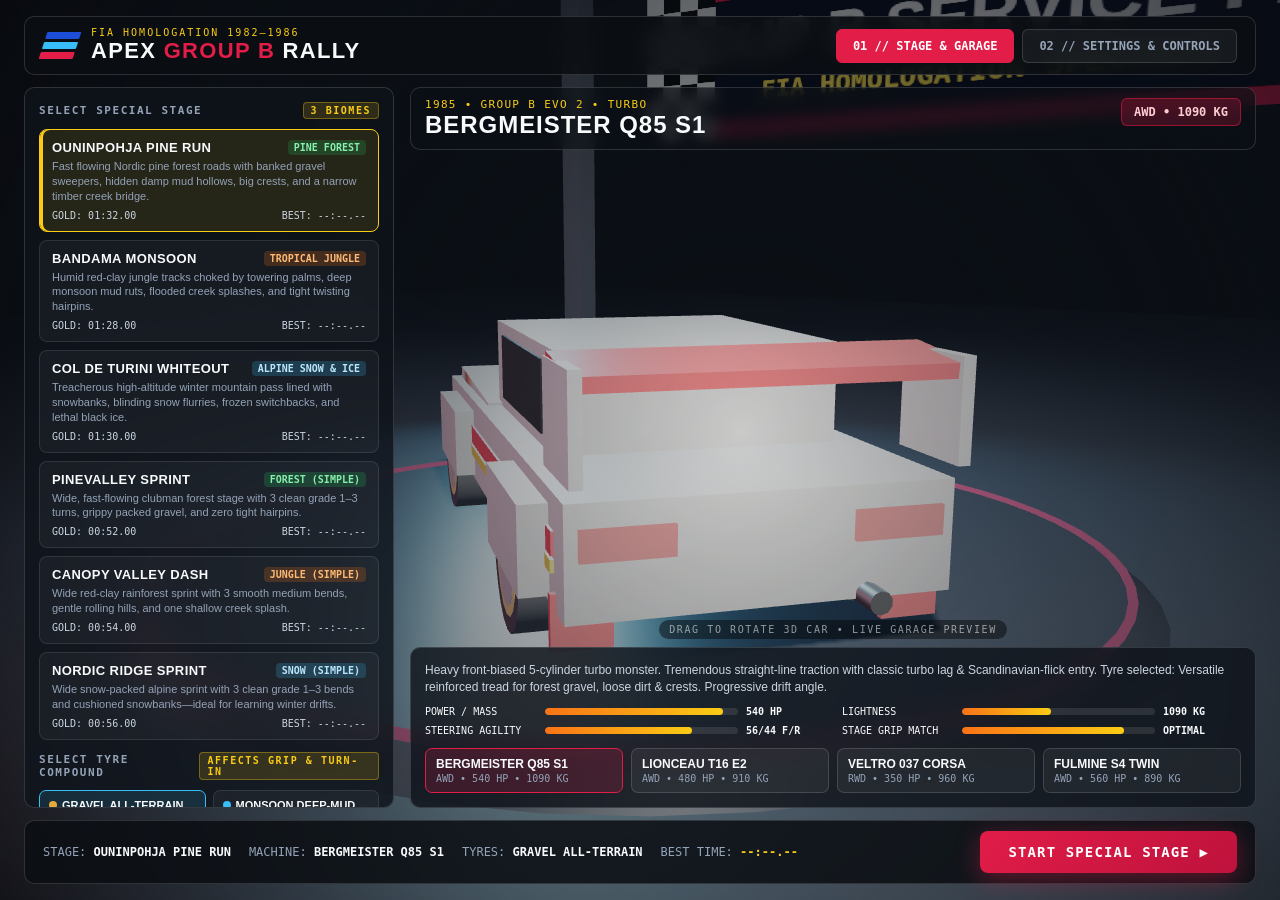
==== index.html @ 0e1badfd "Initial commit: APEX Group B WRC Rally 3D" ====
<!DOCTYPE html>
<html lang="en">
<head>
  <meta charset="UTF-8" />
  <meta name="viewport" content="width=device-width, initial-scale=1.0, maximum-scale=1.0, user-scalable=no, viewport-fit=cover" />
  <title>APEX GROUP B // 1986 WRC Rally Simulator</title>
  <link rel="stylesheet" href="styles.css" />
</head>
<body>
  <!-- Fullscreen 3D WebGL Canvas (Garage Showcase in Menu, Cockpit POV in Stage) -->
  <canvas id="game-canvas"></canvas>

  <!-- ==================== MAIN MENU OVERLAY ==================== -->
  <div id="main-menu" class="menu-overlay">
    <header class="menu-topbar">
      <div class="brand-lockup">
        <div class="rally-stripes">
          <span class="s1"></span><span class="s2"></span><span class="s3"></span>
        </div>
        <div>
          <div class="brand-kicker">FIA HOMOLOGATION 1982–1986</div>
          <h1 class="brand-title">APEX <span class="accent">GROUP B</span> RALLY</h1>
        </div>
      </div>

      <nav class="menu-tabs">
        <button class="tab-btn active" data-tab="stage-tab">01 // STAGE &amp; GARAGE</button>
        <button class="tab-btn" data-tab="settings-tab">02 // SETTINGS &amp; CONTROLS</button>
      </nav>
    </header>

    <main class="menu-body">
      <!-- TAB 1: STAGE, CAR & TYRE SELECTION -->
      <section id="stage-tab" class="tab-panel active">
        <div class="menu-columns">
          <!-- Left Column: Stage Select -->
          <div class="panel-card">
            <div class="panel-heading">
              <span>SELECT SPECIAL STAGE</span>
              <span class="badge-tag">3 BIOMES</span>
            </div>
            <div id="track-list" class="track-list"></div>

            <div class="panel-heading mt-16">
              <span>SELECT TYRE COMPOUND</span>
              <span id="tyre-rec-badge" class="badge-tag">AFFECTS GRIP &amp; TURN-IN</span>
            </div>
            <div id="tyre-list" class="tyre-grid"></div>
          </div>

          <!-- Center Space lets 3D Turntable Car shine, with Bottom Car Selector Bar -->
          <div class="showcase-column">
            <div class="showcase-header">
              <div>
                <div id="car-era-label" class="car-era">1985 • GROUP B EVO 2</div>
                <h2 id="car-name-label" class="car-name">BERGMEISTER Q85 S1</h2>
              </div>
              <div id="car-drivetrain-badge" class="drivetrain-pill">AWD • 1090 KG</div>
            </div>

            <div class="showcase-spacer">
              <div class="turntable-hint">DRAG TO ROTATE 3D CAR • LIVE GARAGE PREVIEW</div>
            </div>

            <div class="panel-card car-specs-card">
              <p id="car-summary" class="car-summary"></p>
              <div class="spec-grid">
                <div class="spec-row">
                  <span>POWER / MASS</span>
                  <div class="bar-track"><div id="stat-power" class="bar-fill"></div></div>
                  <strong id="spec-power-val">540 HP</strong>
                </div>
                <div class="spec-row">
                  <span>LIGHTNESS</span>
                  <div class="bar-track"><div id="stat-weight" class="bar-fill"></div></div>
                  <strong id="spec-weight-val">1090 KG</strong>
                </div>
                <div class="spec-row">
                  <span>STEERING AGILITY</span>
                  <div class="bar-track"><div id="stat-handling" class="bar-fill"></div></div>
                  <strong id="spec-bias-val">56/44 F/R</strong>
                </div>
                <div class="spec-row">
                  <span>STAGE GRIP MATCH</span>
                  <div class="bar-track"><div id="stat-grip" class="bar-fill"></div></div>
                  <strong id="spec-grip-val">OPTIMAL</strong>
                </div>
              </div>

              <div id="car-list" class="car-selector-strip"></div>
            </div>
          </div>
        </div>

        <footer class="menu-launch-bar">
          <div class="selected-summary">
            <div><span class="muted">STAGE:</span> <strong id="summary-track">OUNINPOHJA PINE RUN</strong></div>
            <div><span class="muted">MACHINE:</span> <strong id="summary-car">BERGMEISTER Q85 S1</strong></div>
            <div><span class="muted">TYRES:</span> <strong id="summary-tyre">GRAVEL ALL-TERRAIN</strong></div>
            <div><span class="muted">BEST TIME:</span> <strong id="summary-best" class="gold-text">--:--.--</strong></div>
          </div>
          <button id="btn-start-stage" class="btn-launch">START SPECIAL STAGE ▶</button>
        </footer>
      </section>

      <!-- TAB 2: SETTINGS & CONTROLS -->
      <section id="settings-tab" class="tab-panel">
        <div class="settings-grid">
          <div class="panel-card">
            <div class="panel-heading"><span>DRIVING PHYSICS &amp; ASSISTS</span></div>

            <div class="setting-item">
              <label for="set-control-mode">CONTROLS INPUT MODE</label>
              <select id="set-control-mode">
                <option value="auto" selected>AUTO DETECT (PC / PHONE)</option>
                <option value="pc">PC CONTROLS (KEYBOARD)</option>
                <option value="phone">PHONE CONTROLS (ON-SCREEN TOUCH)</option>
              </select>
            </div>

            <div class="setting-item">
              <label for="set-assists">DRIVING ASSISTS</label>
              <select id="set-assists">
                <option value="off">OFF — PURE GROUP B SIM</option>
                <option value="low" selected>LOW — CLUBMAN RALLY (RECOMMENDED)</option>
                <option value="medium">MEDIUM — COUNTERSTEER ASSIST</option>
                <option value="arcade">ARCADE — EASY FOR EVERYONE (MAX ASSIST)</option>
              </select>
            </div>

            <div class="setting-item">
              <label for="set-trans">GEARBOX TRANSMISSION</label>
              <select id="set-trans">
                <option value="auto" selected>AUTOMATIC</option>
                <option value="manual">MANUAL SEQUENTIAL (Q / E)</option>
              </select>
            </div>

            <div class="setting-item">
              <label for="set-steer-sens">STEERING SENSITIVITY (<span id="val-steer-sens">1.00</span>x)</label>
              <input id="set-steer-sens" type="range" min="0.6" max="1.6" step="0.05" value="1.0" />
            </div>

            <div class="setting-item">
              <label for="set-fov">COCKPIT CAMERA FOV (<span id="val-fov">68</span>°)</label>
              <input id="set-fov" type="range" min="56" max="86" step="1" value="68" />
            </div>

            <div class="setting-item">
              <label for="set-units">SPEEDOMETER UNITS</label>
              <select id="set-units">
                <option value="kmh" selected>KM/H (METRIC WRC)</option>
                <option value="mph">MPH (IMPERIAL)</option>
              </select>
            </div>
          </div>

          <div class="panel-card">
            <div class="panel-heading"><span>GRAPHICS &amp; AUDIO</span></div>

            <div class="setting-item">
              <label for="set-quality">3D GRAPHICS QUALITY</label>
              <select id="set-quality">
                <option value="high" selected>HIGH — FULL FOREST &amp; SHADOWS</option>
                <option value="medium">MEDIUM — BALANCED 60 FPS</option>
                <option value="low">LOW — MAXIMUM PERFORMANCE</option>
              </select>
            </div>

            <div class="setting-item">
              <label for="set-master-vol">MASTER VOLUME (<span id="val-master-vol">75</span>%)</label>
              <input id="set-master-vol" type="range" min="0" max="1" step="0.05" value="0.75" />
            </div>

            <div class="setting-item">
              <label for="set-engine-vol">ENGINE &amp; TURBO FLUTTER (<span id="val-engine-vol">80</span>%)</label>
              <input id="set-engine-vol" type="range" min="0" max="1" step="0.05" value="0.80" />
            </div>

            <div class="setting-item">
              <label for="set-sfx-vol">SURFACE &amp; RADIO SFX (<span id="val-sfx-vol">85</span>%)</label>
              <input id="set-sfx-vol" type="range" min="0" max="1" step="0.05" value="0.85" />
            </div>

            <div class="setting-item checkbox-row">
              <label for="set-voice">CO-PILOT SPOKEN PACE NOTES (VOICE)</label>
              <input id="set-voice" type="checkbox" checked />
            </div>
          </div>

          <div class="panel-card">
            <div class="panel-heading"><span>COCKPIT CONTROLS</span></div>
            <div class="controls-list">
              <div><kbd>W</kbd> / <kbd>↑</kbd><span>THROTTLE</span></div>
              <div><kbd>S</kbd> / <kbd>↓</kbd><span>BRAKE / REVERSE</span></div>
              <div><kbd>A</kbd> <kbd>D</kbd> / <kbd>←</kbd> <kbd>→</kbd><span>STEERING &amp; COUNTERSTEER</span></div>
              <div><kbd>SPACE</kbd><span>HANDBRAKE (HAIRPIN SLIDE)</span></div>
              <div><kbd>E</kbd> / <kbd>Q</kbd><span>SHIFT UP / DOWN (MANUAL)</span></div>
              <div><kbd>V</kbd><span>TOGGLE WINDSHIELD WIPERS</span></div>
              <div><kbd>L</kbd><span>RALLY LIGHT POD BEAM</span></div>
              <div><kbd>C</kbd><span>GLANCE CO-PILOT &amp; MAP SCREEN</span></div>
              <div><kbd>R</kbd><span>RECOVER CAR TO ROAD</span></div>
              <div><kbd>ESC</kbd><span>PAUSE / MENU</span></div>
            </div>
          </div>
        </div>
      </section>
    </main>
  </div>

  <!-- ==================== IN-RACE MINIMAL RALLY OVERLAY ==================== -->
  <!-- Note: Track Map & Gauges live physically INSIDE the 3D Car Cockpit! -->
  <div id="race-overlay" class="race-overlay hidden">
    <!-- Top-Center: Visual Radio Commands from Co-Pilot -->
    <div id="radio-panel" class="radio-panel urgency-info">
      <div class="radio-header">
        <div class="radio-mic-dot"></div>
        <span>CO-PILOT RADIO // INTERCOM CH.1</span>
        <div class="radio-wave">
          <span></span><span></span><span></span><span></span>
        </div>
      </div>

      <div class="radio-main">
        <div id="radio-turn-icon" class="radio-turn-icon">
          <!-- Crisp dynamic SVG turn arrow injected by JS -->
        </div>
        <div class="radio-call-text">
          <div class="radio-top-line">
            <span id="radio-grade-badge" class="grade-badge">GO</span>
            <span id="radio-call-title" class="call-title">FLAT STRAIGHT</span>
          </div>
          <div class="radio-sub-line">
            <span id="radio-extra-note" class="extra-note">PREPARE FOR LAUNCH</span>
            <span id="radio-road-status" class="road-status status-ok">PACKED GRAVEL</span>
          </div>
        </div>
      </div>

      <div id="radio-next-row" class="radio-next-row">
        <span class="next-label">NEXT:</span>
        <span id="radio-next-text">—</span>
      </div>
    </div>

    <!-- Top-Right: Stage Timer, Target Pace & Sector Splits -->
    <div class="timer-panel">
      <div class="timer-stage-name" id="hud-stage-name">OUNINPOHJA PINE RUN</div>
      <div class="timer-clock" id="hud-timer">00:00.00</div>
      <div class="timer-meta">
        <span>GOLD <strong id="hud-gold-target">01:32.00</strong></span>
        <span>BEST <strong id="hud-best-time">--:--.--</strong></span>
      </div>
      <div id="sector-toast" class="sector-toast hidden"></div>
    </div>

    <!-- Center Start Countdown Lights / Banner -->
    <div id="countdown-banner" class="countdown-banner hidden">
      <div class="countdown-lights">
        <span class="cd-light" id="cd-l1"></span>
        <span class="cd-light" id="cd-l2"></span>
        <span class="cd-light" id="cd-l3"></span>
      </div>
      <div id="countdown-text" class="countdown-text">3</div>
    </div>

    <!-- Bottom Subtle Key Hints (PC Mode) -->
    <div id="pc-controls-strip" class="controls-strip">
      <span><kbd>WASD</kbd> DRIVE</span>
      <span><kbd>SPACE</kbd> HANDBRAKE</span>
      <span><kbd>C</kbd> GLANCE CO-PILOT</span>
      <span><kbd>V</kbd> WIPERS</span>
      <span><kbd>L</kbd> LIGHTS</span>
      <span><kbd>R</kbd> RECOVER</span>
      <span><kbd>ESC</kbd> PAUSE</span>
    </div>

    <!-- Phone / Touch Controls Overlay (Shown automatically on Phone or when Phone Controls selected) -->
    <div id="touch-action-pills" class="touch-action-pills hidden">
      <button id="t-btn-glance" class="t-pill-btn" title="Glance Co-Pilot &amp; Map">👁</button>
      <button id="t-btn-wipers" class="t-pill-btn" title="Wipers">💧</button>
      <button id="t-btn-lights" class="t-pill-btn active" title="Lights">💡</button>
      <button id="t-btn-recover" class="t-pill-btn" title="Recover">↺</button>
      <button id="t-btn-pause" class="t-pill-btn" title="Pause">❚❚</button>
    </div>

    <div id="touch-controls-layer" class="touch-controls-layer hidden">
      <div class="t-steer-zone">
        <button id="t-pad-left" class="t-touch-btn t-steer-pad">◀</button>
        <button id="t-pad-right" class="t-touch-btn t-steer-pad">▶</button>
      </div>
      <div class="t-pedals-zone">
        <div class="t-aux-row">
          <button id="t-pad-shift-down" class="t-touch-btn t-shift-pad hidden">−</button>
          <button id="t-pad-shift-up" class="t-touch-btn t-shift-pad hidden">+</button>
          <button id="t-pad-hb" class="t-touch-btn t-hb-pad">HANDBRAKE</button>
        </div>
        <div class="t-main-pedals">
          <button id="t-pad-brake" class="t-touch-btn t-brake-pad">BRAKE<br/>REV</button>
          <button id="t-pad-gas" class="t-touch-btn t-gas-pad">GAS</button>
        </div>
      </div>
    </div>
  </div>

  <!-- ==================== PAUSE MODAL ==================== -->
  <div id="pause-modal" class="modal-backdrop hidden">
    <div class="modal-card">
      <div class="rally-stripes small">
        <span class="s1"></span><span class="s2"></span><span class="s3"></span>
      </div>
      <h2>STAGE PAUSED</h2>
      <p id="pause-stage-info" class="muted">OUNINPOHJA PINE RUN</p>
      <div class="modal-actions">
        <button id="btn-resume" class="btn-launch">RESUME STAGE</button>
        <button id="btn-restart" class="btn-secondary">RESTART STAGE</button>
        <button id="btn-quit-menu" class="btn-secondary">RETURN TO SERVICE PARK</button>
      </div>
    </div>
  </div>

  <!-- ==================== STAGE FINISH RESULTS MODAL ==================== -->
  <div id="finish-modal" class="modal-backdrop hidden">
    <div class="modal-card finish-card">
      <div class="rally-stripes small">
        <span class="s1"></span><span class="s2"></span><span class="s3"></span>
      </div>
      <div id="finish-medal-badge" class="finish-medal gold">GOLD STAGE TIME</div>
      <h2 id="finish-stage-title">STAGE COMPLETE</h2>
      <div class="finish-time-big" id="finish-total-time">01:31.42</div>
      <div id="finish-pb-banner" class="pb-banner hidden">★ NEW PERSONAL STAGE RECORD! ★</div>

      <div class="finish-stats-grid">
        <div><span>SECTOR 1</span><strong id="fin-s1">--:--.--</strong></div>
        <div><span>SECTOR 2</span><strong id="fin-s2">--:--.--</strong></div>
        <div><span>TOP SPEED</span><strong id="fin-top-spd">172 KM/H</strong></div>
        <div><span>MAX DRIFT</span><strong id="fin-drift">42°</strong></div>
        <div><span>TYRE HEALTH</span><strong id="fin-tyre">94%</strong></div>
        <div><span>OFF-TRACKS</span><strong id="fin-off">0</strong></div>
      </div>

      <div class="modal-actions horizontal">
        <button id="btn-finish-retry" class="btn-secondary">RETRY STAGE</button>
        <button id="btn-finish-next" class="btn-launch">NEXT STAGE ▶</button>
        <button id="btn-finish-menu" class="btn-secondary">MAIN MENU</button>
      </div>
    </div>
  </div>

  <!-- Scripts loaded in dependency order (works cleanly on both http:// and file://) -->
  <script src="vendor/three.min.js"></script>
  <script src="src/data.js"></script>
  <script src="src/textures.js"></script>
  <script src="src/audio.js"></script>
  <script src="src/tracks.js"></script>
  <script src="src/carVisuals.js"></script>
  <script src="src/physics.js"></script>
  <script src="src/main.js"></script>
</body>
</html>
---- styles.css ----
:root {
  --bg-dark: rgba(11, 14, 19, 0.86);
  --bg-card: rgba(15, 20, 28, 0.82);
  --border: rgba(255, 255, 255, 0.14);
  --text: #f8fafc;
  --muted: #94a3b8;
  --accent-red: #e11d48;
  --accent-gold: #facc15;
  --accent-blue: #38bdf8;
  --accent-green: #22c55e;
  --accent-orange: #f97316;
  --font-ui: 'Inter', -apple-system, BlinkMacSystemFont, 'Segoe UI', Roboto, sans-serif;
  --font-mono: 'JetBrains Mono', 'SFMono-Regular', Menlo, Consolas, monospace;
}

* {
  box-sizing: border-box;
  margin: 0;
  padding: 0;
  user-select: none;
}

html, body {
  width: 100%;
  height: 100%;
  overflow: hidden;
  background: #0a0c10;
  color: var(--text);
  font-family: var(--font-ui);
}

#game-canvas {
  position: fixed;
  inset: 0;
  width: 100%;
  height: 100%;
  display: block;
}

.hidden {
  display: none !important;
}

.muted {
  color: var(--muted);
}

.gold-text {
  color: var(--accent-gold);
}

.mt-16 {
  margin-top: 12px;
}

/* Rally Stripes Emblem */
.rally-stripes {
  display: flex;
  flex-direction: column;
  gap: 3px;
  width: 34px;
  transform: skewX(-18deg);
}
.rally-stripes span {
  height: 7px;
  border-radius: 1px;
}
.rally-stripes.small {
  flex-direction: row;
  width: 72px;
  margin-bottom: 10px;
}
.rally-stripes.small span {
  flex: 1;
  height: 5px;
}
.rally-stripes .s1 { background: #1d4ed8; }
.rally-stripes .s2 { background: #38bdf8; }
.rally-stripes .s3 { background: #e11d48; }

/* ==================== MAIN MENU OVERLAY ==================== */
.menu-overlay {
  position: fixed;
  inset: 0;
  display: flex;
  flex-direction: column;
  justify-content: space-between;
  padding: 16px 24px;
  background: radial-gradient(circle at 58% 48%, rgba(10,14,20,0.08) 0%, rgba(10,14,20,0.68) 72%, rgba(8,10,14,0.92) 100%);
  z-index: 10;
}

.menu-topbar {
  display: flex;
  align-items: center;
  justify-content: space-between;
  gap: 16px;
  padding: 10px 18px;
  background: var(--bg-dark);
  border: 1px solid var(--border);
  border-radius: 10px;
  backdrop-filter: blur(10px);
}

.brand-lockup {
  display: flex;
  align-items: center;
  gap: 14px;
}

.brand-kicker {
  font-family: var(--font-mono);
  font-size: 10px;
  letter-spacing: 0.2em;
  color: var(--accent-gold);
}

.brand-title {
  font-size: 22px;
  font-weight: 900;
  letter-spacing: 0.06em;
}

.brand-title .accent {
  color: var(--accent-red);
}

.menu-tabs {
  display: flex;
  gap: 8px;
}

.tab-btn {
  padding: 9px 16px;
  border-radius: 6px;
  border: 1px solid var(--border);
  background: rgba(255, 255, 255, 0.05);
  color: var(--muted);
  font-family: var(--font-mono);
  font-size: 12px;
  font-weight: 700;
  cursor: pointer;
  transition: 0.15s ease;
}

.tab-btn:hover {
  color: #fff;
  border-color: rgba(255, 255, 255, 0.3);
}

.tab-btn.active {
  background: var(--accent-red);
  border-color: var(--accent-red);
  color: #fff;
}

.menu-body {
  flex: 1;
  min-height: 0;
  margin-top: 12px;
  display: flex;
  flex-direction: column;
}

.tab-panel {
  display: none;
  flex: 1;
  min-height: 0;
  flex-direction: column;
  justify-content: space-between;
  gap: 12px;
}

.tab-panel.active {
  display: flex;
}

.menu-columns {
  display: grid;
  grid-template-columns: 370px 1fr;
  gap: 16px;
  flex: 1;
  min-height: 0;
}

.panel-card {
  background: var(--bg-card);
  border: 1px solid var(--border);
  border-radius: 10px;
  padding: 14px;
  backdrop-filter: blur(12px);
  overflow-y: auto;
}

.panel-heading {
  display: flex;
  justify-content: space-between;
  align-items: center;
  font-family: var(--font-mono);
  font-size: 11px;
  font-weight: 800;
  letter-spacing: 0.14em;
  color: var(--muted);
  margin-bottom: 10px;
}

.badge-tag {
  font-size: 10px;
  padding: 2px 7px;
  border-radius: 4px;
  background: rgba(250, 204, 21, 0.14);
  color: var(--accent-gold);
  border: 1px solid rgba(250, 204, 21, 0.35);
}

/* Track Selection Cards */
.track-list {
  display: flex;
  flex-direction: column;
  gap: 8px;
}

.track-card {
  padding: 10px 12px;
  border-radius: 8px;
  border: 1px solid rgba(255, 255, 255, 0.1);
  background: rgba(255, 255, 255, 0.04);
  cursor: pointer;
  transition: 0.15s ease;
}

.track-card:hover {
  border-color: rgba(255, 255, 255, 0.28);
  background: rgba(255, 255, 255, 0.08);
}

.track-card.selected {
  border-color: var(--accent-gold);
  background: rgba(250, 204, 21, 0.10);
  box-shadow: inset 3px 0 0 var(--accent-gold);
}

.track-card-top {
  display: flex;
  justify-content: space-between;
  align-items: center;
  margin-bottom: 4px;
}

.track-title {
  font-weight: 800;
  font-size: 13px;
  letter-spacing: 0.03em;
}

.biome-pill {
  font-family: var(--font-mono);
  font-size: 10px;
  font-weight: 700;
  padding: 2px 6px;
  border-radius: 4px;
}
.biome-forest { background: rgba(34, 197, 94, 0.2); color: #86efac; }
.biome-jungle { background: rgba(249, 115, 22, 0.2); color: #fdba74; }
.biome-snow { background: rgba(56, 189, 248, 0.2); color: #bae6fd; }

.track-desc {
  font-size: 11px;
  color: var(--muted);
  line-height: 1.35;
}

.track-meta {
  display: flex;
  justify-content: space-between;
  margin-top: 6px;
  font-family: var(--font-mono);
  font-size: 10px;
  color: #cbd5e1;
}

/* Tyre Grid */
.tyre-grid {
  display: grid;
  grid-template-columns: 1fr 1fr;
  gap: 7px;
}

.tyre-card {
  padding: 8px 9px;
  border-radius: 7px;
  border: 1px solid rgba(255, 255, 255, 0.1);
  background: rgba(255, 255, 255, 0.04);
  cursor: pointer;
  transition: 0.15s ease;
}

.tyre-card:hover {
  border-color: rgba(255, 255, 255, 0.3);
}

.tyre-card.selected {
  border-color: var(--accent-blue);
  background: rgba(56, 189, 248, 0.14);
}

.tyre-name {
  font-size: 11px;
  font-weight: 800;
  display: flex;
  align-items: center;
  gap: 5px;
}

.tyre-dot {
  width: 8px;
  height: 8px;
  border-radius: 50%;
  flex-shrink: 0;
}

.tyre-tag {
  font-family: var(--font-mono);
  font-size: 9px;
  color: var(--muted);
  margin-top: 2px;
}

.tyre-rec-pill {
  display: inline-block;
  margin-top: 4px;
  font-family: var(--font-mono);
  font-size: 9px;
  font-weight: 800;
  color: #22c55e;
}

/* Showcase Column (Right of Menu over Live 3D Turntable) */
.showcase-column {
  display: flex;
  flex-direction: column;
  justify-content: space-between;
  min-height: 0;
}

.showcase-header {
  display: flex;
  justify-content: space-between;
  align-items: flex-start;
  padding: 10px 14px;
  background: rgba(12, 16, 22, 0.65);
  border: 1px solid var(--border);
  border-radius: 10px;
  backdrop-filter: blur(8px);
}

.car-era {
  font-family: var(--font-mono);
  font-size: 11px;
  color: var(--accent-gold);
  letter-spacing: 0.12em;
}

.car-name {
  font-size: 24px;
  font-weight: 900;
  letter-spacing: 0.04em;
}

.drivetrain-pill {
  font-family: var(--font-mono);
  font-size: 12px;
  font-weight: 800;
  padding: 6px 12px;
  border-radius: 6px;
  background: rgba(225, 29, 72, 0.22);
  border: 1px solid rgba(225, 29, 72, 0.55);
  color: #fecdd3;
}

.showcase-spacer {
  flex: 1;
  display: flex;
  align-items: flex-end;
  justify-content: center;
  padding-bottom: 8px;
  cursor: grab;
}
.showcase-spacer:active {
  cursor: grabbing;
}

.turntable-hint {
  font-family: var(--font-mono);
  font-size: 10px;
  letter-spacing: 0.16em;
  color: rgba(255, 255, 255, 0.55);
  background: rgba(0, 0, 0, 0.45);
  padding: 4px 10px;
  border-radius: 20px;
}

.car-specs-card {
  flex-shrink: 0;
}

.car-summary {
  font-size: 12px;
  color: #cbd5e1;
  margin-bottom: 10px;
  line-height: 1.4;
}

.spec-grid {
  display: grid;
  grid-template-columns: 1fr 1fr;
  gap: 8px 18px;
  margin-bottom: 12px;
}

.spec-row {
  display: grid;
  grid-template-columns: 112px 1fr 78px;
  align-items: center;
  gap: 8px;
  font-family: var(--font-mono);
  font-size: 10px;
}

.bar-track {
  height: 7px;
  background: rgba(255, 255, 255, 0.1);
  border-radius: 4px;
  overflow: hidden;
}

.bar-fill {
  height: 100%;
  background: linear-gradient(90deg, #f97316, #facc15);
  border-radius: 4px;
  transition: width 0.25s ease;
}

.car-selector-strip {
  display: grid;
  grid-template-columns: repeat(4, 1fr);
  gap: 8px;
}

.car-chip {
  padding: 8px 10px;
  border-radius: 7px;
  border: 1px solid rgba(255, 255, 255, 0.14);
  background: rgba(255, 255, 255, 0.05);
  cursor: pointer;
  transition: 0.15s ease;
}

.car-chip:hover {
  border-color: rgba(255, 255, 255, 0.35);
}

.car-chip.selected {
  border-color: var(--accent-red);
  background: rgba(225, 29, 72, 0.18);
}

.car-chip-name {
  font-weight: 800;
  font-size: 12px;
}

.car-chip-meta {
  font-family: var(--font-mono);
  font-size: 10px;
  color: var(--muted);
  margin-top: 2px;
}

/* Bottom Launch Bar */
.menu-launch-bar {
  display: flex;
  align-items: center;
  justify-content: space-between;
  gap: 16px;
  padding: 10px 18px;
  background: var(--bg-dark);
  border: 1px solid var(--border);
  border-radius: 10px;
  backdrop-filter: blur(12px);
}

.selected-summary {
  display: flex;
  flex-wrap: wrap;
  gap: 18px;
  font-family: var(--font-mono);
  font-size: 12px;
}

.btn-launch {
  padding: 13px 28px;
  border: none;
  border-radius: 8px;
  background: linear-gradient(135deg, #e11d48, #be123c);
  color: #fff;
  font-family: var(--font-mono);
  font-size: 14px;
  font-weight: 900;
  letter-spacing: 0.08em;
  cursor: pointer;
  box-shadow: 0 6px 24px rgba(225, 29, 72, 0.4);
  transition: transform 0.12s ease, filter 0.15s ease;
}

.btn-launch:hover {
  filter: brightness(1.12);
  transform: translateY(-1px);
}

.btn-secondary {
  padding: 11px 20px;
  border-radius: 8px;
  border: 1px solid rgba(255, 255, 255, 0.22);
  background: rgba(255, 255, 255, 0.07);
  color: #fff;
  font-family: var(--font-mono);
  font-size: 12px;
  font-weight: 700;
  cursor: pointer;
}
.btn-secondary:hover {
  background: rgba(255, 255, 255, 0.14);
}

/* Settings Tab */
.settings-grid {
  display: grid;
  grid-template-columns: repeat(3, 1fr);
  gap: 16px;
  flex: 1;
  min-height: 0;
}

.setting-item {
  display: flex;
  flex-direction: column;
  gap: 6px;
  margin-bottom: 14px;
}

.setting-item label {
  font-family: var(--font-mono);
  font-size: 11px;
  color: #cbd5e1;
}

.setting-item select,
.setting-item input[type="range"] {
  width: 100%;
  accent-color: var(--accent-red);
}

.setting-item select {
  padding: 8px 10px;
  border-radius: 6px;
  background: #0f172a;
  color: #f8fafc;
  border: 1px solid rgba(255, 255, 255, 0.2);
  font-family: var(--font-mono);
  font-size: 12px;
}

.checkbox-row {
  flex-direction: row;
  align-items: center;
  justify-content: space-between;
}

.checkbox-row input {
  width: 18px;
  height: 18px;
  accent-color: var(--accent-red);
}

.controls-list {
  display: flex;
  flex-direction: column;
  gap: 9px;
}

.controls-list div {
  display: flex;
  justify-content: space-between;
  align-items: center;
  font-size: 12px;
  padding-bottom: 6px;
  border-bottom: 1px solid rgba(255, 255, 255, 0.06);
}

kbd {
  display: inline-block;
  padding: 2px 6px;
  border-radius: 4px;
  background: rgba(255, 255, 255, 0.14);
  border: 1px solid rgba(255, 255, 255, 0.24);
  font-family: var(--font-mono);
  font-size: 10px;
  font-weight: 700;
  color: #fff;
}

/* ==================== IN-RACE MINIMAL RALLY OVERLAY ==================== */
.race-overlay {
  position: fixed;
  inset: 0;
  pointer-events: none;
  z-index: 5;
}

/* Visual Co-Pilot Radio Pacenote Panel (Top-Center-Left) */
.radio-panel {
  position: absolute;
  top: 16px;
  left: 20px;
  width: 390px;
  background: rgba(11, 15, 22, 0.88);
  border: 2px solid rgba(255, 255, 255, 0.16);
  border-radius: 10px;
  padding: 10px 14px;
  backdrop-filter: blur(8px);
  box-shadow: 0 10px 30px rgba(0, 0, 0, 0.5);
  transition: border-color 0.2s ease, transform 0.15s ease;
}

.radio-panel.urgency-danger {
  border-color: #ef4444;
  box-shadow: 0 0 24px rgba(239, 68, 68, 0.35);
}
.radio-panel.urgency-warn {
  border-color: #facc15;
}
.radio-panel.urgency-info {
  border-color: #38bdf8;
}

.radio-panel.pulse {
  transform: scale(1.03);
}

.radio-header {
  display: flex;
  align-items: center;
  gap: 8px;
  font-family: var(--font-mono);
  font-size: 10px;
  letter-spacing: 0.12em;
  color: var(--muted);
  margin-bottom: 8px;
}

.radio-mic-dot {
  width: 8px;
  height: 8px;
  border-radius: 50%;
  background: #22c55e;
  box-shadow: 0 0 8px #22c55e;
}

.radio-wave {
  margin-left: auto;
  display: flex;
  align-items: flex-end;
  gap: 2px;
  height: 12px;
}
.radio-wave span {
  width: 3px;
  background: #38bdf8;
  height: 4px;
  border-radius: 1px;
  animation: waveBar 0.7s infinite ease-in-out alternate;
}
.radio-wave span:nth-child(2) { animation-delay: 0.15s; height: 10px; }
.radio-wave span:nth-child(3) { animation-delay: 0.3s; height: 7px; }
.radio-wave span:nth-child(4) { animation-delay: 0.45s; height: 12px; }

@keyframes waveBar {
  from { transform: scaleY(0.35); }
  to { transform: scaleY(1.0); }
}

.radio-main {
  display: flex;
  align-items: center;
  gap: 14px;
}

.radio-turn-icon {
  width: 66px;
  height: 66px;
  border-radius: 8px;
  background: rgba(255, 255, 255, 0.06);
  display: flex;
  align-items: center;
  justify-content: center;
  flex-shrink: 0;
}

.radio-call-text {
  flex: 1;
  min-width: 0;
}

.radio-top-line {
  display: flex;
  align-items: center;
  gap: 8px;
  margin-bottom: 5px;
}

.grade-badge {
  font-family: var(--font-mono);
  font-size: 18px;
  font-weight: 900;
  padding: 2px 9px;
  border-radius: 5px;
  background: #38bdf8;
  color: #090d14;
}
.urgency-danger .grade-badge { background: #ef4444; color: #fff; }
.urgency-warn .grade-badge { background: #facc15; color: #111; }

.call-title {
  font-size: 20px;
  font-weight: 900;
  letter-spacing: 0.03em;
}

.radio-sub-line {
  display: flex;
  align-items: center;
  gap: 8px;
  flex-wrap: wrap;
}

.extra-note {
  font-family: var(--font-mono);
  font-size: 11px;
  font-weight: 700;
  color: #e2e8f0;
}

.road-status {
  font-family: var(--font-mono);
  font-size: 10px;
  font-weight: 800;
  padding: 2px 7px;
  border-radius: 4px;
}
.status-ok { background: rgba(34, 197, 94, 0.22); color: #86efac; border: 1px solid rgba(34, 197, 94, 0.5); }
.status-warn { background: rgba(250, 204, 21, 0.22); color: #fde047; border: 1px solid rgba(250, 204, 21, 0.5); }
.status-danger { background: rgba(239, 68, 68, 0.26); color: #fca5a5; border: 1px solid rgba(239, 68, 68, 0.6); }
.status-ice { background: rgba(56, 189, 248, 0.26); color: #bae6fd; border: 1px solid rgba(56, 189, 248, 0.65); }

.radio-next-row {
  margin-top: 7px;
  padding-top: 6px;
  border-top: 1px solid rgba(255, 255, 255, 0.1);
  font-family: var(--font-mono);
  font-size: 11px;
  color: #cbd5e1;
  display: flex;
  gap: 6px;
}
.next-label {
  color: var(--accent-gold);
  font-weight: 800;
}

/* Stage Timer Panel (Top-Right) */
.timer-panel {
  position: absolute;
  top: 16px;
  right: 20px;
  padding: 10px 16px;
  background: rgba(11, 15, 22, 0.86);
  border: 1px solid var(--border);
  border-radius: 10px;
  text-align: right;
  backdrop-filter: blur(8px);
}

.timer-stage-name {
  font-family: var(--font-mono);
  font-size: 10px;
  letter-spacing: 0.14em;
  color: var(--accent-gold);
}

.timer-clock {
  font-family: var(--font-mono);
  font-size: 30px;
  font-weight: 900;
  letter-spacing: 0.04em;
  margin: 2px 0;
}

.timer-meta {
  display: flex;
  justify-content: flex-end;
  gap: 14px;
  font-family: var(--font-mono);
  font-size: 11px;
  color: var(--muted);
}

.sector-toast {
  margin-top: 6px;
  padding: 4px 8px;
  border-radius: 5px;
  font-family: var(--font-mono);
  font-size: 12px;
  font-weight: 800;
  background: rgba(34, 197, 94, 0.25);
  color: #86efac;
}
.sector-toast.slow {
  background: rgba(239, 68, 68, 0.25);
  color: #fca5a5;
}

/* Start Countdown Banner */
.countdown-banner {
  position: absolute;
  top: 26%;
  left: 50%;
  transform: translate(-50%, -50%);
  display: flex;
  flex-direction: column;
  align-items: center;
  gap: 10px;
  padding: 16px 34px;
  background: rgba(10, 14, 20, 0.85);
  border: 2px solid rgba(255, 255, 255, 0.2);
  border-radius: 12px;
}

.countdown-lights {
  display: flex;
  gap: 12px;
}

.cd-light {
  width: 22px;
  height: 22px;
  border-radius: 50%;
  background: #27272a;
  border: 2px solid #52525b;
}
.cd-light.red {
  background: #ef4444;
  box-shadow: 0 0 18px #ef4444;
}
.cd-light.green {
  background: #22c55e;
  box-shadow: 0 0 18px #22c55e;
}

.countdown-text {
  font-family: var(--font-mono);
  font-size: 46px;
  font-weight: 900;
  letter-spacing: 0.1em;
}

.controls-strip {
  position: absolute;
  bottom: 12px;
  right: 18px;
  display: flex;
  gap: 12px;
  padding: 6px 12px;
  background: rgba(10, 14, 20, 0.68);
  border: 1px solid rgba(255, 255, 255, 0.1);
  border-radius: 8px;
  font-family: var(--font-mono);
  font-size: 10px;
  color: #cbd5e1;
}

/* Modals */
.modal-backdrop {
  position: fixed;
  inset: 0;
  background: rgba(6, 9, 14, 0.78);
  backdrop-filter: blur(8px);
  display: flex;
  align-items: center;
  justify-content: center;
  z-index: 20;
}

.modal-card {
  width: 440px;
  padding: 26px 28px;
  border-radius: 12px;
  background: #0f141d;
  border: 1px solid rgba(255, 255, 255, 0.18);
  display: flex;
  flex-direction: column;
  align-items: center;
  text-align: center;
}

.finish-card {
  width: 540px;
}

.modal-card h2 {
  font-size: 24px;
  font-weight: 900;
  letter-spacing: 0.06em;
  margin-bottom: 6px;
}

.modal-actions {
  width: 100%;
  display: flex;
  flex-direction: column;
  gap: 10px;
  margin-top: 20px;
}

.modal-actions.horizontal {
  flex-direction: row;
  justify-content: center;
}

.finish-medal {
  font-family: var(--font-mono);
  font-size: 12px;
  font-weight: 900;
  padding: 4px 12px;
  border-radius: 20px;
  margin-bottom: 8px;
}
.finish-medal.gold { background: rgba(250, 204, 21, 0.2); color: #facc15; border: 1px solid #facc15; }
.finish-medal.silver { background: rgba(203, 213, 225, 0.2); color: #e2e8f0; border: 1px solid #94a3b8; }
.finish-medal.bronze { background: rgba(217, 119, 6, 0.22); color: #fdba74; border: 1px solid #d97706; }

.finish-time-big {
  font-family: var(--font-mono);
  font-size: 46px;
  font-weight: 900;
  color: var(--accent-gold);
  margin: 4px 0;
}

.pb-banner {
  font-family: var(--font-mono);
  font-size: 12px;
  font-weight: 800;
  color: #4ade80;
  margin-bottom: 10px;
}

.finish-stats-grid {
  width: 100%;
  display: grid;
  grid-template-columns: repeat(3, 1fr);
  gap: 10px;
  margin-top: 12px;
}

.finish-stats-grid div {
  background: rgba(255, 255, 255, 0.04);
  border: 1px solid rgba(255, 255, 255, 0.08);
  border-radius: 8px;
  padding: 9px 6px;
  display: flex;
  flex-direction: column;
  gap: 3px;
}

.finish-stats-grid span {
  font-family: var(--font-mono);
  font-size: 10px;
  color: var(--muted);
}

.finish-stats-grid strong {
  font-family: var(--font-mono);
  font-size: 14px;
}

/* ==================== PHONE / TOUCH CONTROLS OVERLAY ==================== */
.touch-action-pills {
  position: absolute;
  top: 112px;
  right: 20px;
  display: flex;
  gap: 6px;
  pointer-events: auto;
  touch-action: none;
}

.t-pill-btn {
  width: 38px;
  height: 36px;
  border-radius: 8px;
  border: 1px solid rgba(255,255,255,0.24);
  background: rgba(15, 20, 28, 0.84);
  color: #fff;
  font-size: 15px;
  font-weight: 800;
  cursor: pointer;
  display: flex;
  align-items: center;
  justify-content: center;
  touch-action: manipulation;
}
.t-pill-btn.active {
  border-color: var(--accent-gold);
  background: rgba(250, 204, 21, 0.25);
}

.touch-controls-layer {
  position: absolute;
  bottom: max(14px, env(safe-area-inset-bottom));
  left: max(16px, env(safe-area-inset-left));
  right: max(16px, env(safe-area-inset-right));
  display: flex;
  justify-content: space-between;
  align-items: flex-end;
  pointer-events: none;
}

.t-steer-zone {
  display: flex;
  gap: 10px;
  pointer-events: auto;
  touch-action: none;
}

.t-touch-btn {
  border-radius: 14px;
  border: 2px solid rgba(255,255,255,0.26);
  background: rgba(15, 20, 28, 0.54);
  backdrop-filter: blur(4px);
  color: #fff;
  font-family: var(--font-mono);
  font-weight: 900;
  cursor: pointer;
  display: flex;
  flex-direction: column;
  align-items: center;
  justify-content: center;
  touch-action: none;
  -webkit-touch-callout: none;
  transition: transform 0.05s ease, background 0.05s ease;
}
.t-touch-btn.pressed {
  transform: scale(0.94);
  background: rgba(255, 255, 255, 0.26);
  border-color: #fff;
}

.t-steer-pad {
  width: 82px;
  height: 82px;
  font-size: 26px;
}

.t-pedals-zone {
  display: flex;
  flex-direction: column;
  align-items: flex-end;
  gap: 8px;
  pointer-events: auto;
  touch-action: none;
}

.t-aux-row {
  display: flex;
  gap: 8px;
}

.t-hb-pad {
  width: 88px;
  height: 42px;
  font-size: 11px;
  border-color: rgba(250, 204, 21, 0.55);
  color: var(--accent-gold);
}
.t-hb-pad.pressed { background: rgba(250, 204, 21, 0.35); }

.t-shift-pad {
  width: 44px;
  height: 42px;
  font-size: 16px;
}

.t-main-pedals {
  display: flex;
  gap: 10px;
  align-items: flex-end;
}

.t-brake-pad {
  width: 76px;
  height: 78px;
  font-size: 11px;
  border-color: rgba(239, 68, 68, 0.6);
  background: rgba(127, 29, 29, 0.48);
}
.t-brake-pad.pressed { background: rgba(239, 68, 68, 0.58); }

.t-gas-pad {
  width: 84px;
  height: 106px;
  font-size: 12px;
  border-color: rgba(34, 197, 94, 0.65);
  background: rgba(20, 83, 45, 0.48);
}
.t-gas-pad.pressed { background: rgba(34, 197, 94, 0.58); }

@media (max-width: 980px) {
  .menu-columns {
    grid-template-columns: 310px 1fr;
  }
  .settings-grid {
    grid-template-columns: 1fr;
    overflow-y: auto;
  }
  .radio-panel {
    width: 310px;
  }
}
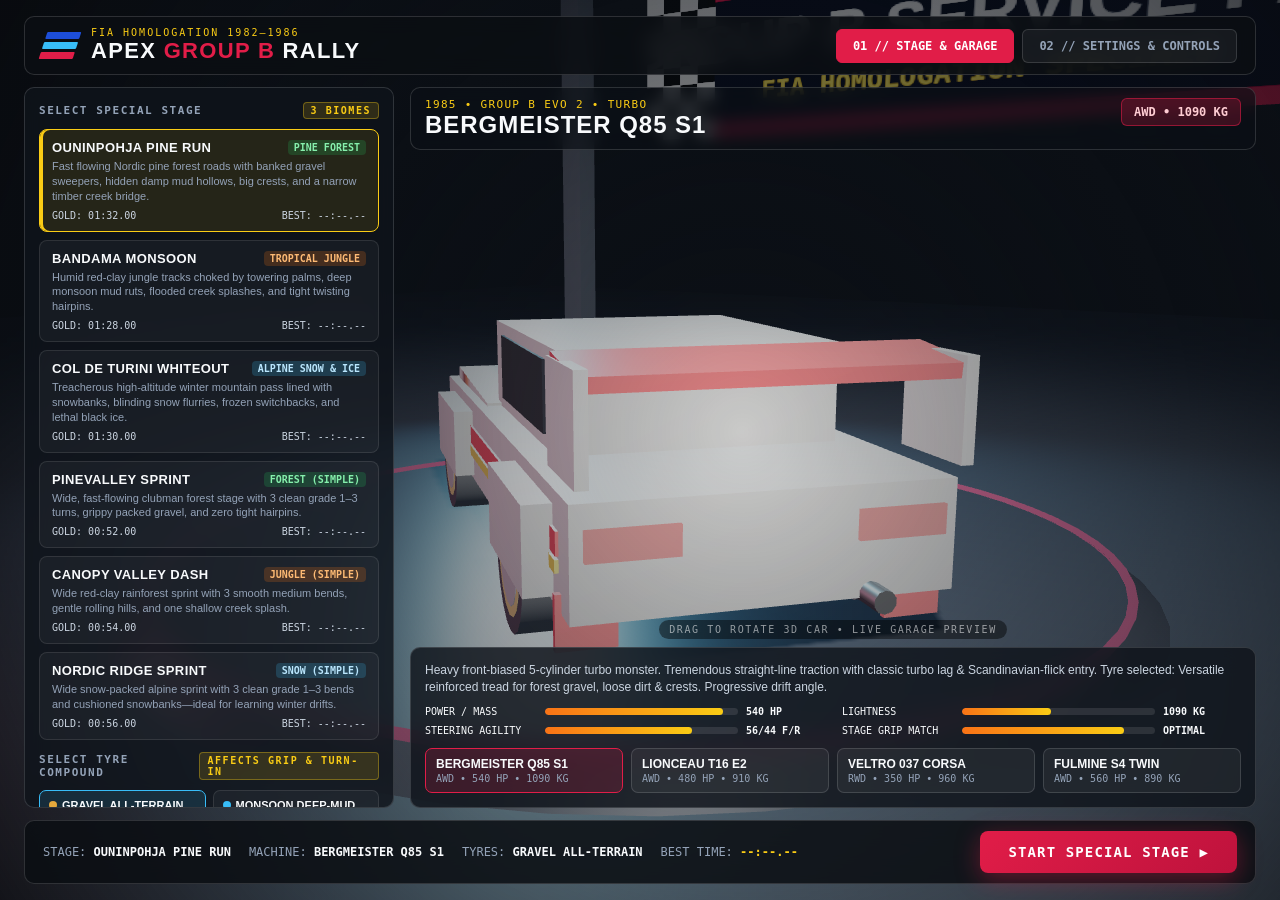
==== commit 338846db: "Add cache-busting query string to updated game scripts" ====
--- a/index.html
+++ b/index.html
@@ -353,8 +353,8 @@
   <script src="src/textures.js"></script>
   <script src="src/audio.js"></script>
   <script src="src/tracks.js"></script>
-  <script src="src/carVisuals.js"></script>
-  <script src="src/physics.js"></script>
-  <script src="src/main.js"></script>
+  <script src="src/carVisuals.js?v=2"></script>
+  <script src="src/physics.js?v=2"></script>
+  <script src="src/main.js?v=2"></script>
 </body>
 </html>
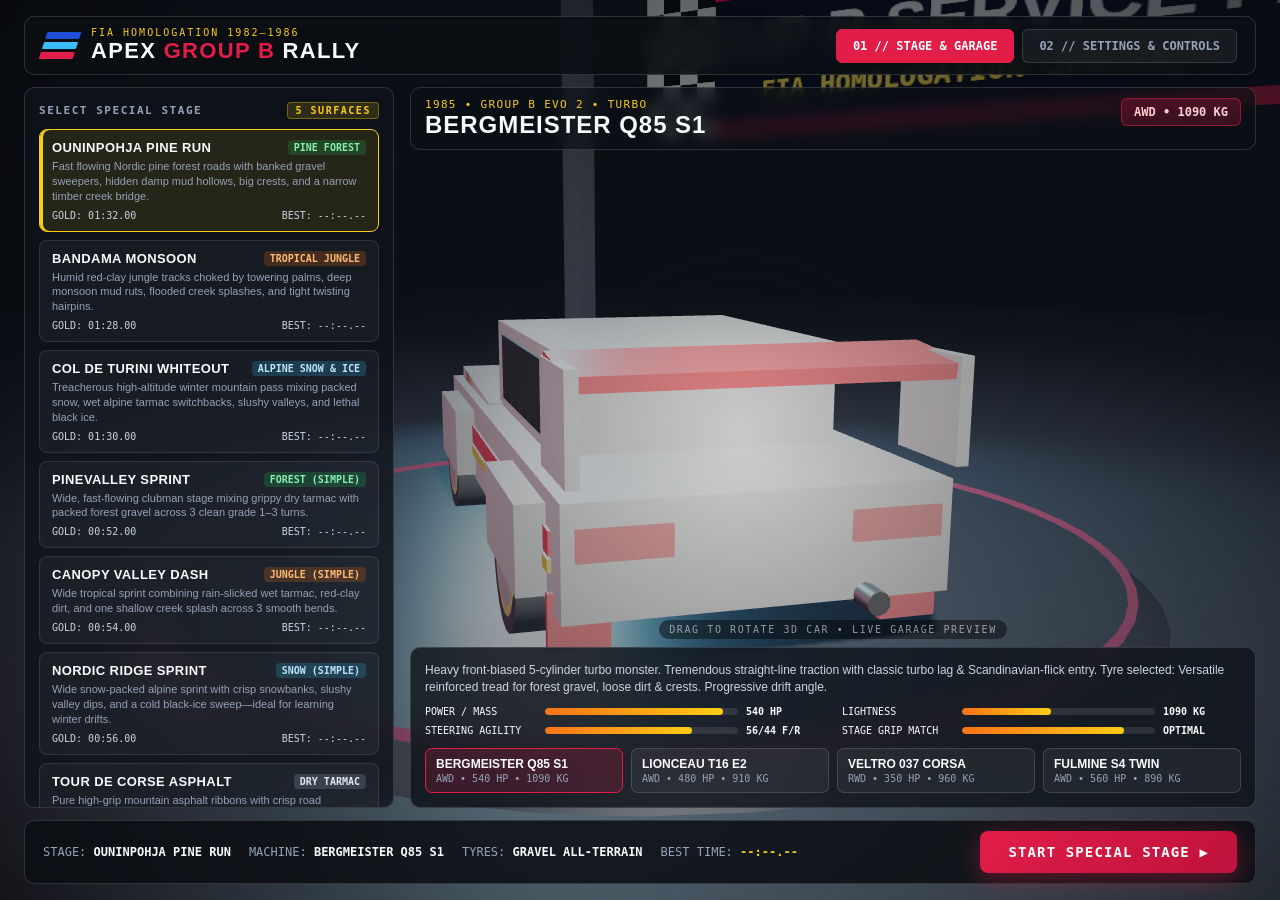
==== commit c1d8d167: "Remake tarmac/wet tarmac/snow road types, add stages, and fix mobile UI" ====
--- a/index.html
+++ b/index.html
@@ -4,7 +4,7 @@
   <meta charset="UTF-8" />
   <meta name="viewport" content="width=device-width, initial-scale=1.0, maximum-scale=1.0, user-scalable=no, viewport-fit=cover" />
   <title>APEX GROUP B // 1986 WRC Rally Simulator</title>
-  <link rel="stylesheet" href="styles.css" />
+  <link rel="stylesheet" href="styles.css?v=3" />
 </head>
 <body>
   <!-- Fullscreen 3D WebGL Canvas (Garage Showcase in Menu, Cockpit POV in Stage) -->
@@ -37,7 +37,7 @@
           <div class="panel-card">
             <div class="panel-heading">
               <span>SELECT SPECIAL STAGE</span>
-              <span class="badge-tag">3 BIOMES</span>
+              <span class="badge-tag">5 SURFACES</span>
             </div>
             <div id="track-list" class="track-list"></div>
 
@@ -349,12 +349,12 @@
 
   <!-- Scripts loaded in dependency order (works cleanly on both http:// and file://) -->
   <script src="vendor/three.min.js"></script>
-  <script src="src/data.js"></script>
-  <script src="src/textures.js"></script>
-  <script src="src/audio.js"></script>
-  <script src="src/tracks.js"></script>
-  <script src="src/carVisuals.js?v=2"></script>
-  <script src="src/physics.js?v=2"></script>
-  <script src="src/main.js?v=2"></script>
+  <script src="src/data.js?v=3"></script>
+  <script src="src/textures.js?v=3"></script>
+  <script src="src/audio.js?v=3"></script>
+  <script src="src/tracks.js?v=3"></script>
+  <script src="src/carVisuals.js?v=3"></script>
+  <script src="src/physics.js?v=3"></script>
+  <script src="src/main.js?v=3"></script>
 </body>
 </html>
--- a/styles.css
+++ b/styles.css
@@ -263,6 +263,8 @@
 .biome-forest { background: rgba(34, 197, 94, 0.2); color: #86efac; }
 .biome-jungle { background: rgba(249, 115, 22, 0.2); color: #fdba74; }
 .biome-snow { background: rgba(56, 189, 248, 0.2); color: #bae6fd; }
+.biome-tarmac { background: rgba(148, 163, 184, 0.24); color: #e2e8f0; }
+.biome-wet_tarmac { background: rgba(14, 165, 233, 0.24); color: #7dd3fc; }
 
 .track-desc {
   font-size: 11px;
@@ -1125,6 +1127,7 @@
 }
 .t-gas-pad.pressed { background: rgba(34, 197, 94, 0.58); }
 
+/* ==================== MOBILE / PHONE RESPONSIVE LAYOUTS (PC DESKTOP > 980px & HEIGHT > 560px UNCHANGED) ==================== */
 @media (max-width: 980px) {
   .menu-columns {
     grid-template-columns: 310px 1fr;
@@ -1132,8 +1135,408 @@
   .settings-grid {
     grid-template-columns: 1fr;
     overflow-y: auto;
+    -webkit-overflow-scrolling: touch;
   }
   .radio-panel {
     width: 310px;
   }
 }
+
+/* Mobile Portrait & Narrow Screens */
+@media (max-width: 760px) {
+  .menu-overlay {
+    padding: max(8px, env(safe-area-inset-top)) max(10px, env(safe-area-inset-right)) max(8px, env(safe-area-inset-bottom)) max(10px, env(safe-area-inset-left));
+  }
+  .menu-topbar {
+    flex-direction: column;
+    align-items: stretch;
+    gap: 8px;
+    padding: 8px 10px;
+  }
+  .brand-lockup {
+    gap: 10px;
+  }
+  .rally-stripes {
+    width: 24px;
+  }
+  .brand-kicker {
+    font-size: 9px;
+  }
+  .brand-title {
+    font-size: 16px;
+  }
+  .menu-tabs {
+    display: grid;
+    grid-template-columns: 1fr 1fr;
+    gap: 6px;
+  }
+  .tab-btn {
+    padding: 8px 6px;
+    font-size: 10px;
+    text-align: center;
+  }
+  .menu-body {
+    margin-top: 8px;
+    overflow: hidden;
+  }
+  .menu-columns {
+    grid-template-columns: 1fr;
+    grid-template-rows: auto minmax(0, 1fr);
+    gap: 8px;
+  }
+  .showcase-column {
+    order: -1;
+    gap: 6px;
+  }
+  .showcase-header {
+    padding: 7px 10px;
+  }
+  .car-era {
+    font-size: 9px;
+  }
+  .car-name {
+    font-size: 16px;
+  }
+  .drivetrain-pill {
+    font-size: 10px;
+    padding: 4px 8px;
+  }
+  .showcase-spacer {
+    min-height: 76px;
+    padding-bottom: 4px;
+  }
+  .turntable-hint {
+    font-size: 9px;
+    padding: 3px 8px;
+  }
+  .car-specs-card {
+    padding: 8px 10px;
+  }
+  .car-specs-card .car-summary,
+  .car-specs-card .spec-grid {
+    display: none;
+  }
+  .car-selector-strip {
+    grid-template-columns: 1fr 1fr;
+    gap: 6px;
+  }
+  .car-chip {
+    padding: 6px 8px;
+  }
+  .car-chip-name {
+    font-size: 11px;
+  }
+  .panel-card {
+    padding: 10px;
+    -webkit-overflow-scrolling: touch;
+    touch-action: pan-y;
+  }
+  .tyre-grid {
+    grid-template-columns: 1fr;
+  }
+  .menu-launch-bar {
+    flex-direction: column;
+    align-items: stretch;
+    gap: 7px;
+    padding: 8px 10px;
+  }
+  .selected-summary {
+    gap: 6px 12px;
+    font-size: 10px;
+  }
+  .btn-launch {
+    width: 100%;
+    padding: 11px 16px;
+    font-size: 13px;
+  }
+
+  /* Mobile Portrait In-Race HUD */
+  .radio-panel {
+    top: max(6px, env(safe-area-inset-top));
+    left: max(8px, env(safe-area-inset-left));
+    width: calc(100vw - 144px);
+    max-width: 248px;
+    padding: 6px 8px;
+  }
+  .radio-header {
+    font-size: 9px;
+    margin-bottom: 4px;
+  }
+  .radio-main {
+    gap: 8px;
+  }
+  .radio-turn-icon {
+    width: 38px;
+    height: 38px;
+  }
+  .grade-badge {
+    font-size: 13px;
+    padding: 1px 6px;
+  }
+  .call-title {
+    font-size: 13px;
+  }
+  .extra-note {
+    font-size: 9px;
+  }
+  .road-status {
+    font-size: 9px;
+    padding: 1px 5px;
+  }
+  .radio-next-row {
+    display: none;
+  }
+  .timer-panel {
+    top: max(6px, env(safe-area-inset-top));
+    right: max(8px, env(safe-area-inset-right));
+    padding: 5px 8px;
+    max-width: 122px;
+  }
+  .timer-stage-name {
+    font-size: 8px;
+    white-space: nowrap;
+    overflow: hidden;
+    text-overflow: ellipsis;
+  }
+  .timer-clock {
+    font-size: 17px;
+  }
+  .timer-meta {
+    flex-direction: column;
+    align-items: flex-end;
+    gap: 1px;
+    font-size: 9px;
+  }
+  .touch-action-pills {
+    top: calc(max(6px, env(safe-area-inset-top)) + 68px);
+    right: max(8px, env(safe-area-inset-right));
+    gap: 4px;
+  }
+  .t-pill-btn {
+    width: 30px;
+    height: 29px;
+    font-size: 13px;
+  }
+  .touch-controls-layer {
+    bottom: max(10px, env(safe-area-inset-bottom));
+    left: max(8px, env(safe-area-inset-left));
+    right: max(8px, env(safe-area-inset-right));
+  }
+  .t-steer-zone {
+    gap: 7px;
+  }
+  .t-steer-pad {
+    width: 64px;
+    height: 64px;
+    font-size: 22px;
+  }
+  .t-brake-pad {
+    width: 60px;
+    height: 64px;
+    font-size: 10px;
+  }
+  .t-gas-pad {
+    width: 68px;
+    height: 84px;
+    font-size: 11px;
+  }
+  .t-hb-pad {
+    width: 72px;
+    height: 34px;
+    font-size: 9px;
+  }
+  .t-shift-pad {
+    width: 36px;
+    height: 34px;
+    font-size: 14px;
+  }
+  .modal-card {
+    width: calc(100vw - 24px);
+    max-width: 390px;
+    max-height: 88dvh;
+    overflow-y: auto;
+    padding: 16px;
+  }
+  .finish-time-big {
+    font-size: 32px;
+  }
+}
+
+/* Mobile Landscape Phones (height <= 560px never matches normal PC monitors) */
+@media (orientation: landscape) and (max-height: 560px) {
+  .menu-overlay {
+    padding: max(6px, env(safe-area-inset-top)) max(10px, env(safe-area-inset-right)) max(6px, env(safe-area-inset-bottom)) max(10px, env(safe-area-inset-left));
+  }
+  .menu-topbar {
+    flex-direction: row;
+    align-items: center;
+    padding: 5px 12px;
+    gap: 10px;
+  }
+  .rally-stripes {
+    width: 22px;
+  }
+  .brand-kicker {
+    display: none;
+  }
+  .brand-title {
+    font-size: 15px;
+  }
+  .menu-tabs {
+    display: flex;
+    gap: 6px;
+  }
+  .tab-btn {
+    padding: 6px 10px;
+    font-size: 10px;
+  }
+  .menu-body {
+    margin-top: 6px;
+  }
+  .menu-columns {
+    grid-template-columns: minmax(0, 1fr) minmax(0, 1.05fr);
+    grid-template-rows: minmax(0, 1fr);
+    gap: 8px;
+  }
+  .showcase-column {
+    order: 0;
+    gap: 6px;
+  }
+  .showcase-header {
+    padding: 5px 10px;
+  }
+  .car-era {
+    font-size: 9px;
+  }
+  .car-name {
+    font-size: 16px;
+  }
+  .drivetrain-pill {
+    font-size: 10px;
+    padding: 3px 8px;
+  }
+  .showcase-spacer {
+    min-height: 44px;
+    padding-bottom: 2px;
+  }
+  .turntable-hint {
+    font-size: 8px;
+    padding: 2px 7px;
+  }
+  .car-specs-card {
+    padding: 6px 8px;
+  }
+  .car-specs-card .car-summary,
+  .car-specs-card .spec-grid {
+    display: none;
+  }
+  .car-selector-strip {
+    grid-template-columns: repeat(2, 1fr);
+    gap: 5px;
+  }
+  .car-chip {
+    padding: 5px 7px;
+  }
+  .car-chip-name {
+    font-size: 10px;
+  }
+  .panel-card {
+    padding: 8px 10px;
+    -webkit-overflow-scrolling: touch;
+    touch-action: pan-y;
+  }
+  .menu-launch-bar {
+    flex-direction: row;
+    align-items: center;
+    padding: 6px 12px;
+    gap: 10px;
+  }
+  .selected-summary {
+    font-size: 10px;
+    gap: 10px;
+  }
+  .btn-launch {
+    width: auto;
+    padding: 8px 16px;
+    font-size: 11px;
+  }
+
+  /* Landscape Phone In-Race HUD */
+  .radio-panel {
+    top: max(6px, env(safe-area-inset-top));
+    left: max(8px, env(safe-area-inset-left));
+    width: 248px;
+    padding: 5px 8px;
+  }
+  .radio-header {
+    font-size: 9px;
+    margin-bottom: 3px;
+  }
+  .radio-turn-icon {
+    width: 34px;
+    height: 34px;
+  }
+  .grade-badge {
+    font-size: 12px;
+    padding: 1px 6px;
+  }
+  .call-title {
+    font-size: 13px;
+  }
+  .radio-next-row {
+    display: none;
+  }
+  .timer-panel {
+    top: max(6px, env(safe-area-inset-top));
+    right: max(10px, env(safe-area-inset-right));
+    padding: 5px 9px;
+  }
+  .timer-clock {
+    font-size: 18px;
+  }
+  .touch-action-pills {
+    top: calc(max(6px, env(safe-area-inset-top)) + 64px);
+    right: max(10px, env(safe-area-inset-right));
+    gap: 4px;
+  }
+  .t-pill-btn {
+    width: 32px;
+    height: 28px;
+    font-size: 13px;
+  }
+  .touch-controls-layer {
+    bottom: max(8px, env(safe-area-inset-bottom));
+    left: max(10px, env(safe-area-inset-left));
+    right: max(10px, env(safe-area-inset-right));
+  }
+  .t-steer-pad {
+    width: 68px;
+    height: 68px;
+    font-size: 22px;
+  }
+  .t-brake-pad {
+    width: 62px;
+    height: 60px;
+    font-size: 10px;
+  }
+  .t-gas-pad {
+    width: 70px;
+    height: 80px;
+    font-size: 11px;
+  }
+  .t-hb-pad {
+    width: 74px;
+    height: 32px;
+    font-size: 9px;
+  }
+  .t-shift-pad {
+    width: 36px;
+    height: 32px;
+    font-size: 14px;
+  }
+  .modal-card {
+    max-height: 90dvh;
+    overflow-y: auto;
+    padding: 14px 18px;
+  }
+}
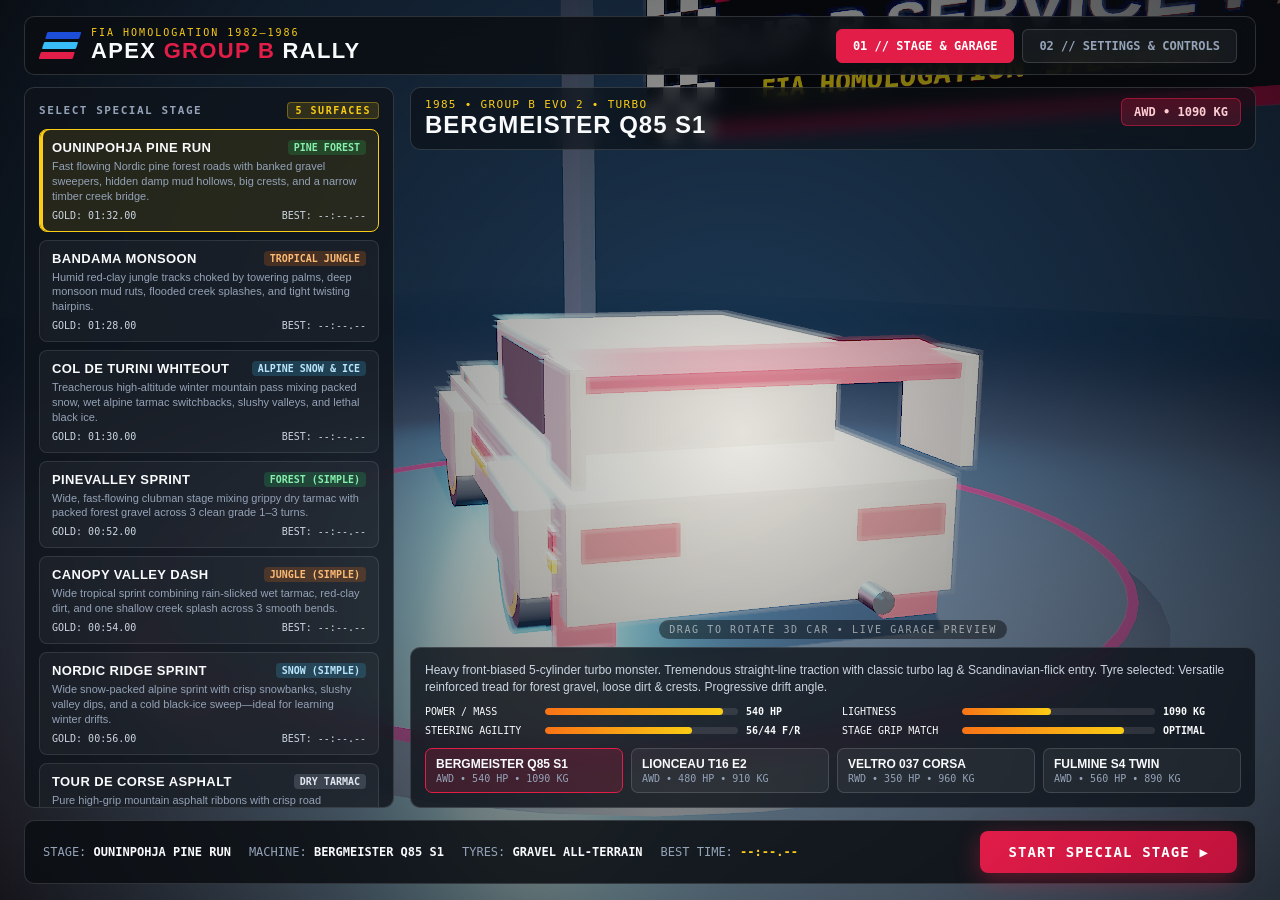
==== commit d52e69a0: "Add High-preset ReShade pipeline, remade lighting, and HD road/livery textures" ====
--- a/index.html
+++ b/index.html
@@ -4,7 +4,7 @@
   <meta charset="UTF-8" />
   <meta name="viewport" content="width=device-width, initial-scale=1.0, maximum-scale=1.0, user-scalable=no, viewport-fit=cover" />
   <title>APEX GROUP B // 1986 WRC Rally Simulator</title>
-  <link rel="stylesheet" href="styles.css?v=3" />
+  <link rel="stylesheet" href="styles.css?v=4" />
 </head>
 <body>
   <!-- Fullscreen 3D WebGL Canvas (Garage Showcase in Menu, Cockpit POV in Stage) -->
@@ -161,7 +161,7 @@
             <div class="setting-item">
               <label for="set-quality">3D GRAPHICS QUALITY</label>
               <select id="set-quality">
-                <option value="high" selected>HIGH — FULL FOREST &amp; SHADOWS</option>
+                <option value="high" selected>HIGH — RESHADE ULTRA (HD TEXTURES &amp; LIGHTING)</option>
                 <option value="medium">MEDIUM — BALANCED 60 FPS</option>
                 <option value="low">LOW — MAXIMUM PERFORMANCE</option>
               </select>
@@ -349,12 +349,13 @@
 
   <!-- Scripts loaded in dependency order (works cleanly on both http:// and file://) -->
   <script src="vendor/three.min.js"></script>
-  <script src="src/data.js?v=3"></script>
-  <script src="src/textures.js?v=3"></script>
-  <script src="src/audio.js?v=3"></script>
-  <script src="src/tracks.js?v=3"></script>
-  <script src="src/carVisuals.js?v=3"></script>
-  <script src="src/physics.js?v=3"></script>
-  <script src="src/main.js?v=3"></script>
+  <script src="src/data.js?v=4"></script>
+  <script src="src/textures.js?v=4"></script>
+  <script src="src/audio.js?v=4"></script>
+  <script src="src/tracks.js?v=4"></script>
+  <script src="src/carVisuals.js?v=4"></script>
+  <script src="src/physics.js?v=4"></script>
+  <script src="src/reshade.js?v=4"></script>
+  <script src="src/main.js?v=4"></script>
 </body>
 </html>
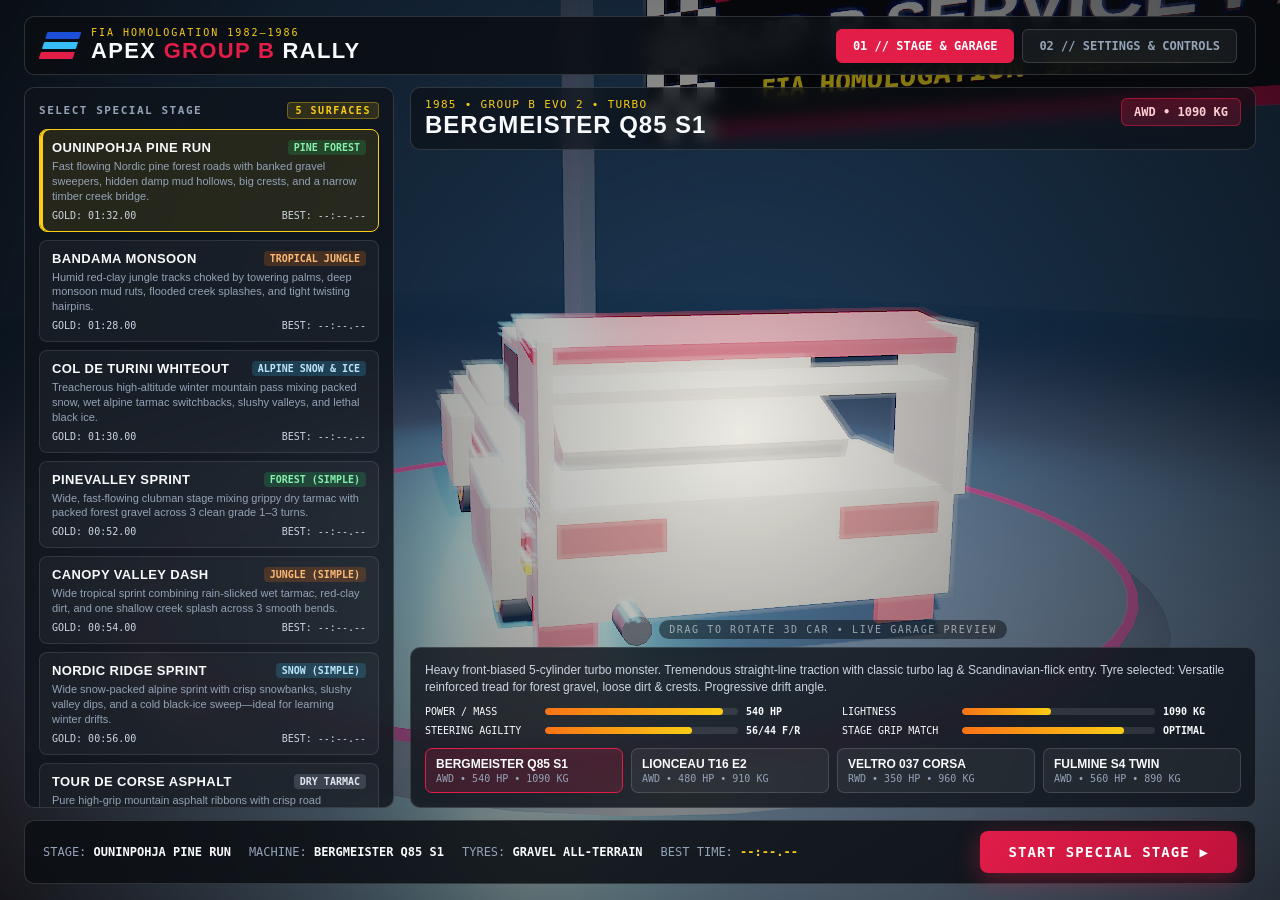
==== commit bb5fc5c5: "Build distinct spec-accurate 3D exterior & cockpit models for all 4 Group B cars" ====
--- a/index.html
+++ b/index.html
@@ -353,7 +353,7 @@
   <script src="src/textures.js?v=4"></script>
   <script src="src/audio.js?v=4"></script>
   <script src="src/tracks.js?v=4"></script>
-  <script src="src/carVisuals.js?v=4"></script>
+  <script src="src/carVisuals.js?v=5"></script>
   <script src="src/physics.js?v=4"></script>
   <script src="src/reshade.js?v=4"></script>
   <script src="src/main.js?v=4"></script>
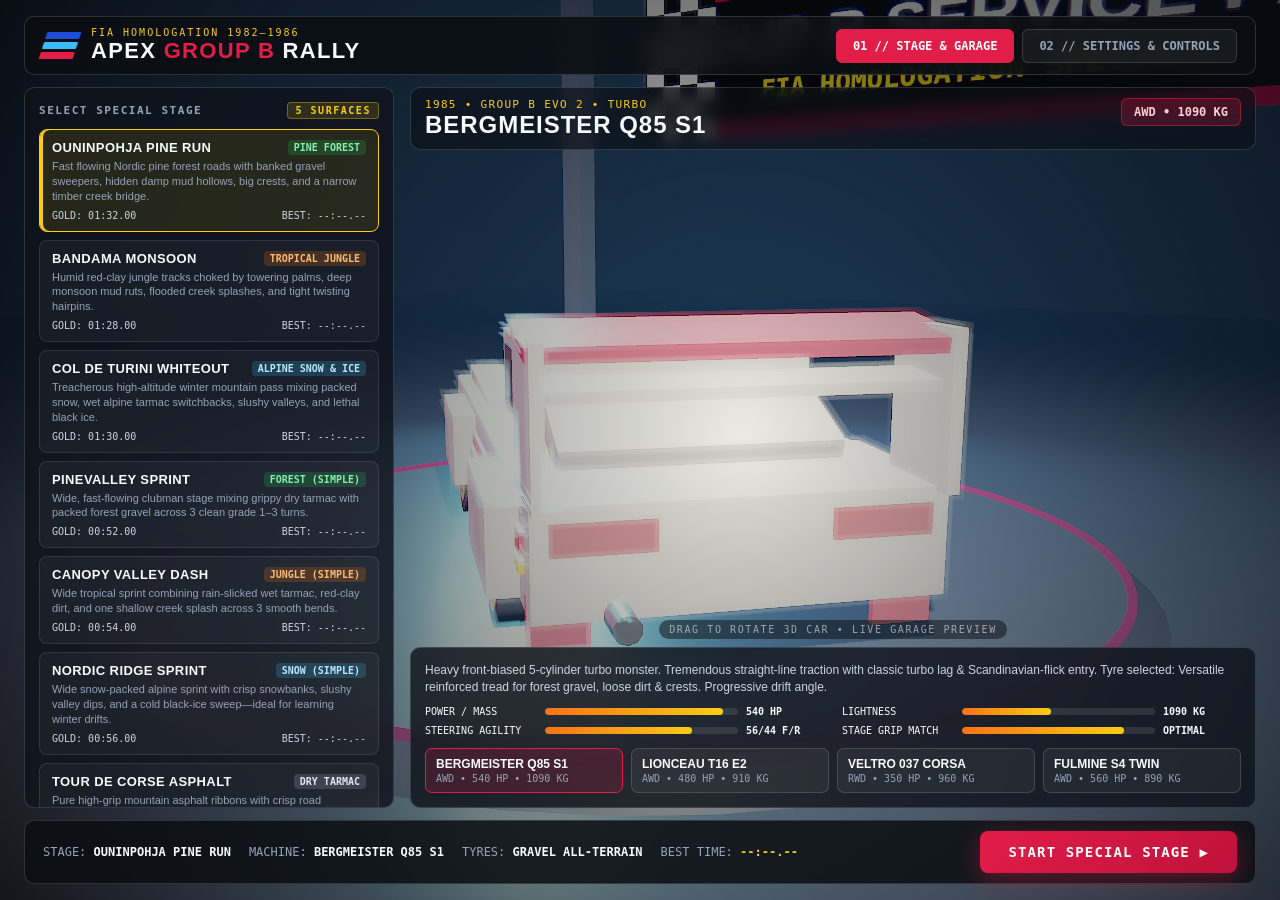
==== commit 2c3422a1: "Refactor engine core, unify desktop/mobile stage loops and add GPU memory disposal" ====
--- a/index.html
+++ b/index.html
@@ -356,6 +356,7 @@
   <script src="src/carVisuals.js?v=5"></script>
   <script src="src/physics.js?v=4"></script>
   <script src="src/reshade.js?v=4"></script>
-  <script src="src/main.js?v=4"></script>
+  <script src="src/core.js?v=6"></script>
+  <script src="src/main.js?v=6"></script>
 </body>
 </html>
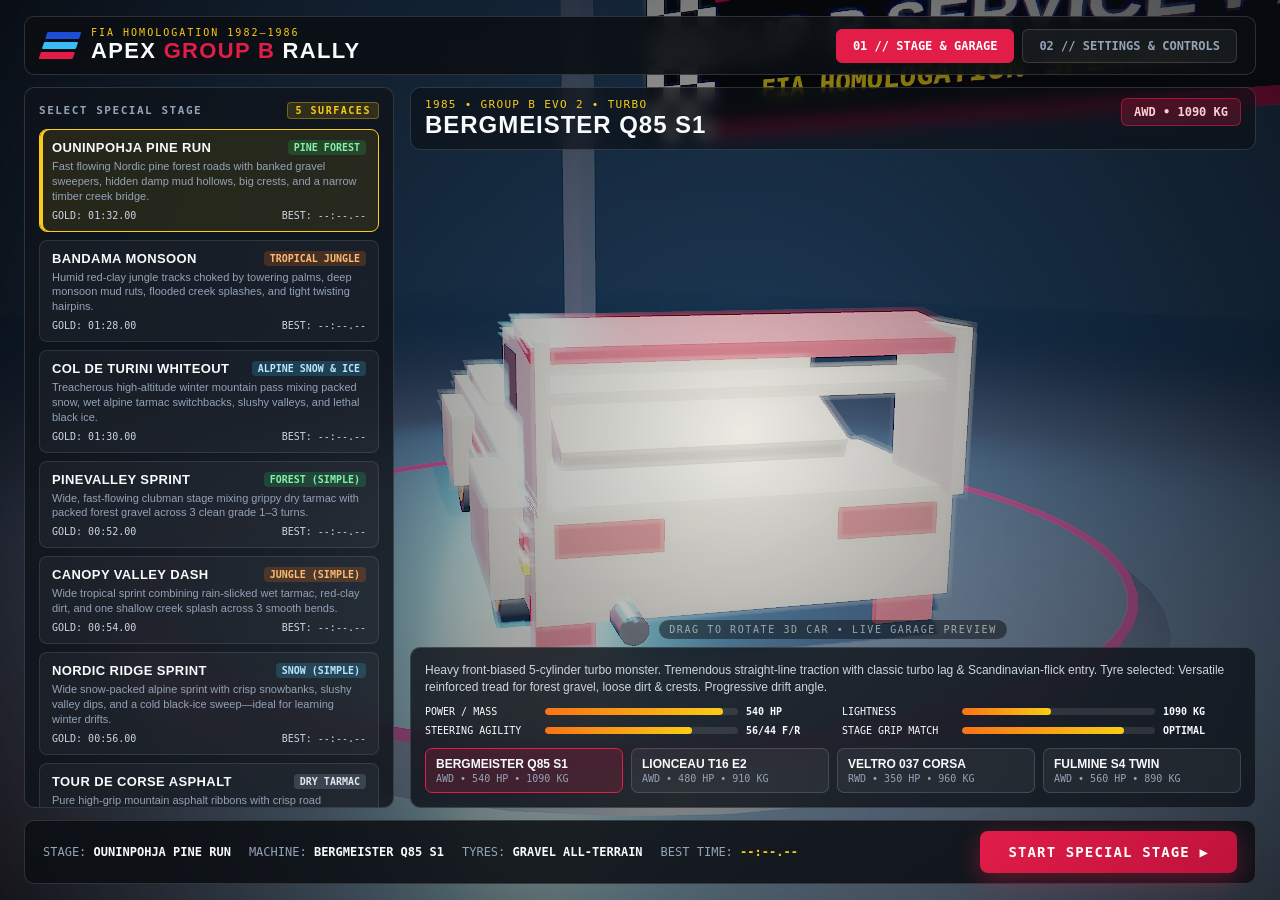
==== commit 178419d9: "feat(weather): add dynamic weather presets with surface-primary grip modifiers" ====
--- a/index.html
+++ b/index.html
@@ -166,6 +166,17 @@
                 <option value="low">LOW — MAXIMUM PERFORMANCE</option>
               </select>
             </div>
+            <div class="setting-item">
+              <label for="set-weather">STAGE WEATHER</label>
+              <select id="set-weather">
+                <option value="auto" selected>STAGE DEFAULT (AUTO)</option>
+                <option value="clear">CLEAR SKY (0% GRIP PENALTY)</option>
+                <option value="overcast">OVERCAST (-2% GRIP)</option>
+                <option value="rain">RAIN (-6% GRIP)</option>
+                <option value="snow">SNOWFALL (-8% GRIP)</option>
+                <option value="storm">HEAVY STORM (-10% GRIP)</option>
+              </select>
+            </div>
 
             <div class="setting-item">
               <label for="set-master-vol">MASTER VOLUME (<span id="val-master-vol">75</span>%)</label>
@@ -349,14 +360,14 @@
 
   <!-- Scripts loaded in dependency order (works cleanly on both http:// and file://) -->
   <script src="vendor/three.min.js"></script>
-  <script src="src/data.js?v=4"></script>
+  <script src="src/data.js?v=7"></script>
   <script src="src/textures.js?v=4"></script>
   <script src="src/audio.js?v=4"></script>
-  <script src="src/tracks.js?v=4"></script>
-  <script src="src/carVisuals.js?v=5"></script>
-  <script src="src/physics.js?v=4"></script>
+  <script src="src/tracks.js?v=7"></script>
+  <script src="src/carVisuals.js?v=7"></script>
+  <script src="src/physics.js?v=7"></script>
   <script src="src/reshade.js?v=4"></script>
-  <script src="src/core.js?v=6"></script>
-  <script src="src/main.js?v=6"></script>
+  <script src="src/core.js?v=7"></script>
+  <script src="src/main.js?v=7"></script>
 </body>
 </html>
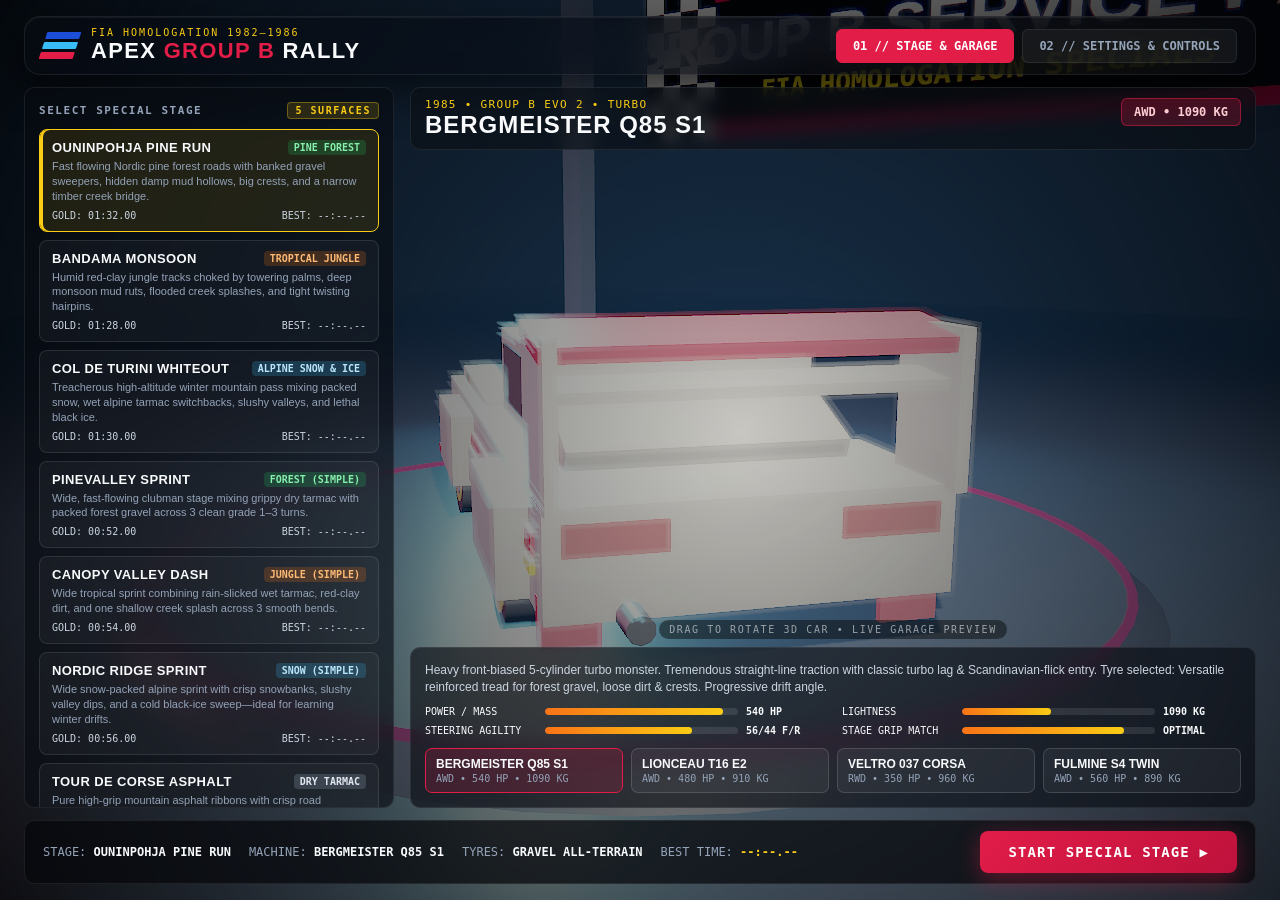
==== commit 0388797f: "fix(controls): preserve touchState object reference across stage starts" ====
--- a/index.html
+++ b/index.html
@@ -368,6 +368,6 @@
   <script src="src/physics.js?v=7"></script>
   <script src="src/reshade.js?v=4"></script>
   <script src="src/core.js?v=7"></script>
-  <script src="src/main.js?v=7"></script>
+  <script src="src/main.js?v=9"></script>
 </body>
 </html>
--- a/styles.css
+++ b/styles.css
@@ -1,7 +1,9 @@
 :root {
-  --bg-dark: rgba(11, 14, 19, 0.86);
-  --bg-card: rgba(15, 20, 28, 0.82);
-  --border: rgba(255, 255, 255, 0.14);
+  --bg-dark: rgba(6, 8, 12, 0.72);
+  --bg-card: rgba(9, 12, 18, 0.62);
+  --border: rgba(255, 255, 255, 0.08);
+  --glass-blur: blur(22px) saturate(135%);
+  --glass-shadow: 0 14px 40px rgba(0, 0, 0, 0.58), inset 0 1px 0 rgba(255, 255, 255, 0.06);
   --text: #f8fafc;
   --muted: #94a3b8;
   --accent-red: #e11d48;
@@ -86,7 +88,7 @@
   flex-direction: column;
   justify-content: space-between;
   padding: 16px 24px;
-  background: radial-gradient(circle at 58% 48%, rgba(10,14,20,0.08) 0%, rgba(10,14,20,0.68) 72%, rgba(8,10,14,0.92) 100%);
+  background: radial-gradient(circle at 58% 48%, rgba(4,6,10,0.22) 0%, rgba(4,6,10,0.74) 72%, rgba(3,5,8,0.94) 100%);
   z-index: 10;
 }
 
@@ -1540,3 +1542,55 @@
     padding: 14px 18px;
   }
 }
+
+/* ==================== DARK FROSTED BENTO GLASS THEME ==================== */
+.menu-topbar,
+.menu-bottombar,
+.card,
+.stage-card,
+.car-card,
+.tyre-card,
+.setting-item,
+.hud-panel,
+.hud-pacenote,
+.hud-telemetry,
+.modal-card {
+  background: var(--bg-card);
+  border: 1px solid var(--border);
+  border-radius: 16px;
+  backdrop-filter: var(--glass-blur);
+  -webkit-backdrop-filter: var(--glass-blur);
+  box-shadow: var(--glass-shadow);
+}
+
+.menu-body,
+.settings-grid,
+.stage-grid,
+.car-grid,
+.tyre-grid {
+  gap: 12px;
+}
+
+.stage-card,
+.car-card,
+.tyre-card,
+.setting-item {
+  border-radius: 14px;
+  background: rgba(10, 14, 21, 0.56);
+  transition: transform 0.16s ease, border-color 0.16s ease, background 0.16s ease;
+}
+
+.stage-card:hover,
+.car-card:hover,
+.tyre-card:hover {
+  background: rgba(16, 22, 32, 0.72);
+  border-color: rgba(255, 255, 255, 0.18);
+}
+
+.stage-card.selected,
+.car-card.selected,
+.tyre-card.selected {
+  background: rgba(18, 26, 38, 0.82);
+  border-color: rgba(56, 189, 248, 0.55);
+  box-shadow: 0 0 0 1px rgba(56, 189, 248, 0.25), var(--glass-shadow);
+}
